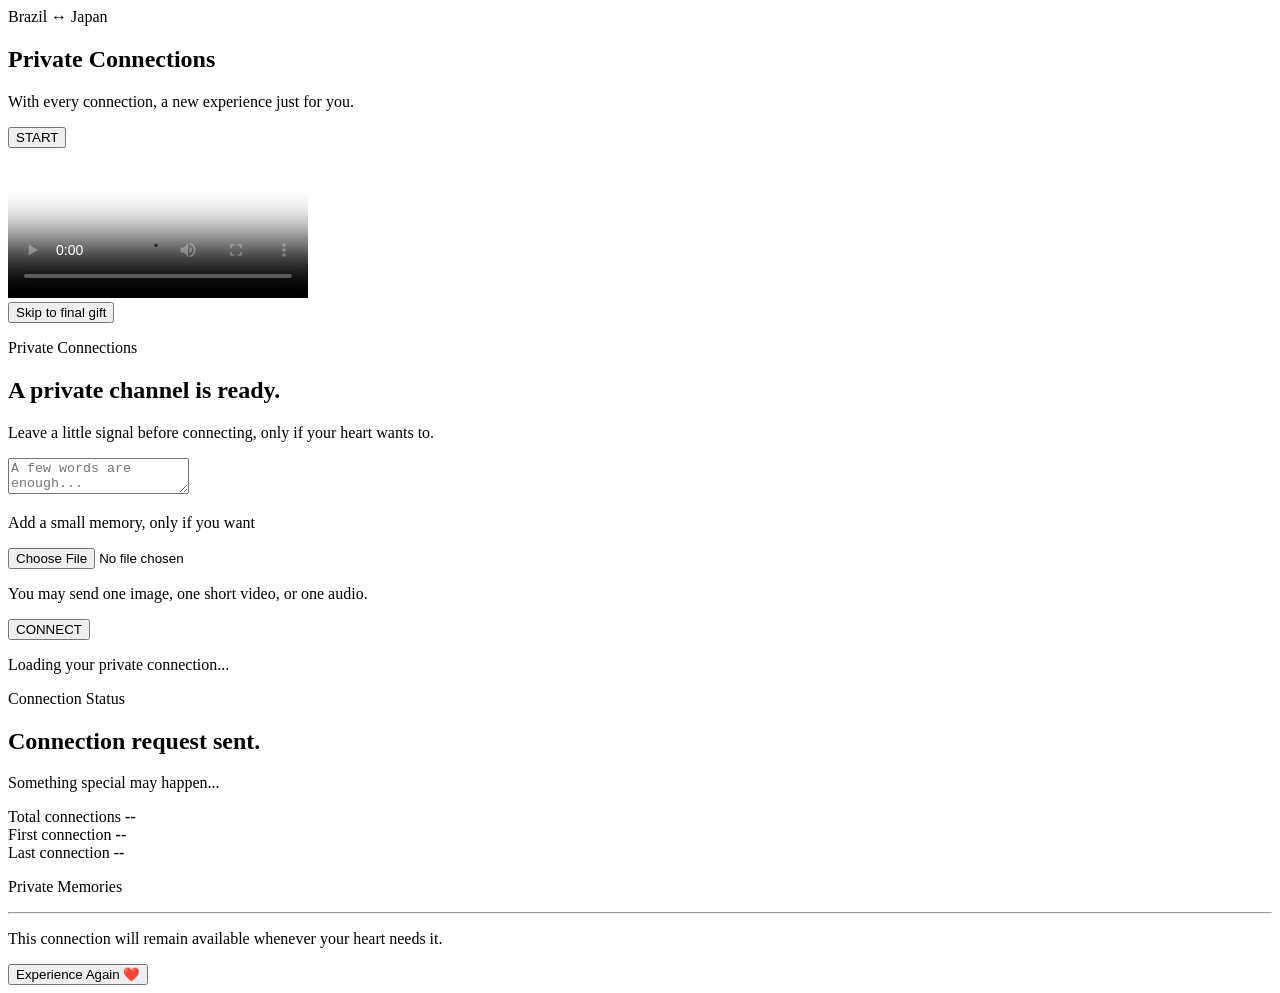
==== frontend/index.html @ a810fe1e "refactor: reorganize project structure" ====
<!DOCTYPE html>
<html lang="en">
<head>
  <meta charset="UTF-8" />
  <meta name="viewport" content="width=device-width, initial-scale=1.0" />
  <title>Private Connections</title>
  <link rel="stylesheet" href="style.css" />
</head>
<body>
  <main class="app">

    <section id="intro" class="screen active">
      <div class="badge">Brazil ↔ Japan</div>
      <h1>Private Connections</h1>
      <p class="subtitle">With every connection, a new experience just for you.</p>
      <button id="startBtn" class="primary">START</button>
    </section>

    <section id="videoScreen" class="screen">
      <div class="video-card">
        <video id="mainVideo" controls playsinline preload="metadata" poster="assets/poster/01-poster.png">
          <source src="assets/video/01-video.mp4" type="video/mp4" />
          Your browser does not support the video tag.
        </video>
      </div>
      <button id="skipBtn" class="ghost">Skip to final gift</button>
    </section>

    <section id="finalGift" class="screen">
      <div class="terminal">
        <p class="muted">Private Connections</p>
        <h2>A private channel is ready.</h2>
        <p>Leave a little signal before connecting, only if your heart wants to.</p>

        <textarea
          id="heartMessage"
          maxlength="180"
          placeholder="A few words are enough..."
        ></textarea><br>

        <p>Add a small memory, only if you want</p>

        <input
          id="heartFile"
          type="file"
          accept="image/png,image/jpeg,image/webp,video/mp4,video/webm,audio/mpeg,audio/mp4,audio/wav,audio/ogg"
        />

        <p class="small">
          You may send one image, one short video, or one audio.
        </p>

        <button id="connectBtn" class="primary pulse">CONNECT</button>
      </div>
    </section>

    <section id="loading" class="screen">
      <div class="terminal">
        <p id="loadingLine" class="mono">Loading your private connection...</p>
        <div class="progress"><span id="progressBar"></span></div>
        <div id="logs" class="logs"></div>
      </div>
    </section>

    <section id="connected" class="screen">
      <div class="terminal success">
        <p class="muted">Connection Status</p>
        <h2>Connection request sent.</h2>
        <p>Something special may happen...</p>
      </div>
    </section>

    <section id="connectionHistory" class="screen">
      <div class="terminal success">
        <div class="dashboard">
          <div>
            <span class="label">Total connections</span>
            <strong id="totalConnections">--</strong>
          </div>

          <div>
            <span class="label">First connection</span>
            <strong id="firstConnection">--</strong>
          </div>

          <div>
            <span class="label">Last connection</span>
            <strong id="lastConnection">--</strong>
          </div>
        </div>

        <div class="connection-log">
          <p class="muted">Private Memories</p>

          <div id="historyList" class="history-list"></div>
      
        </div>

        <hr>

        <p class="small heart-message">
          This connection will remain available whenever your heart needs it.
        </p>

        <button id="tryAgainBtn" class="ghost">Experience Again ❤️</button>
      </div>
    </section>

  </main>

  <script src="app.js"></script>
</body>
</html>
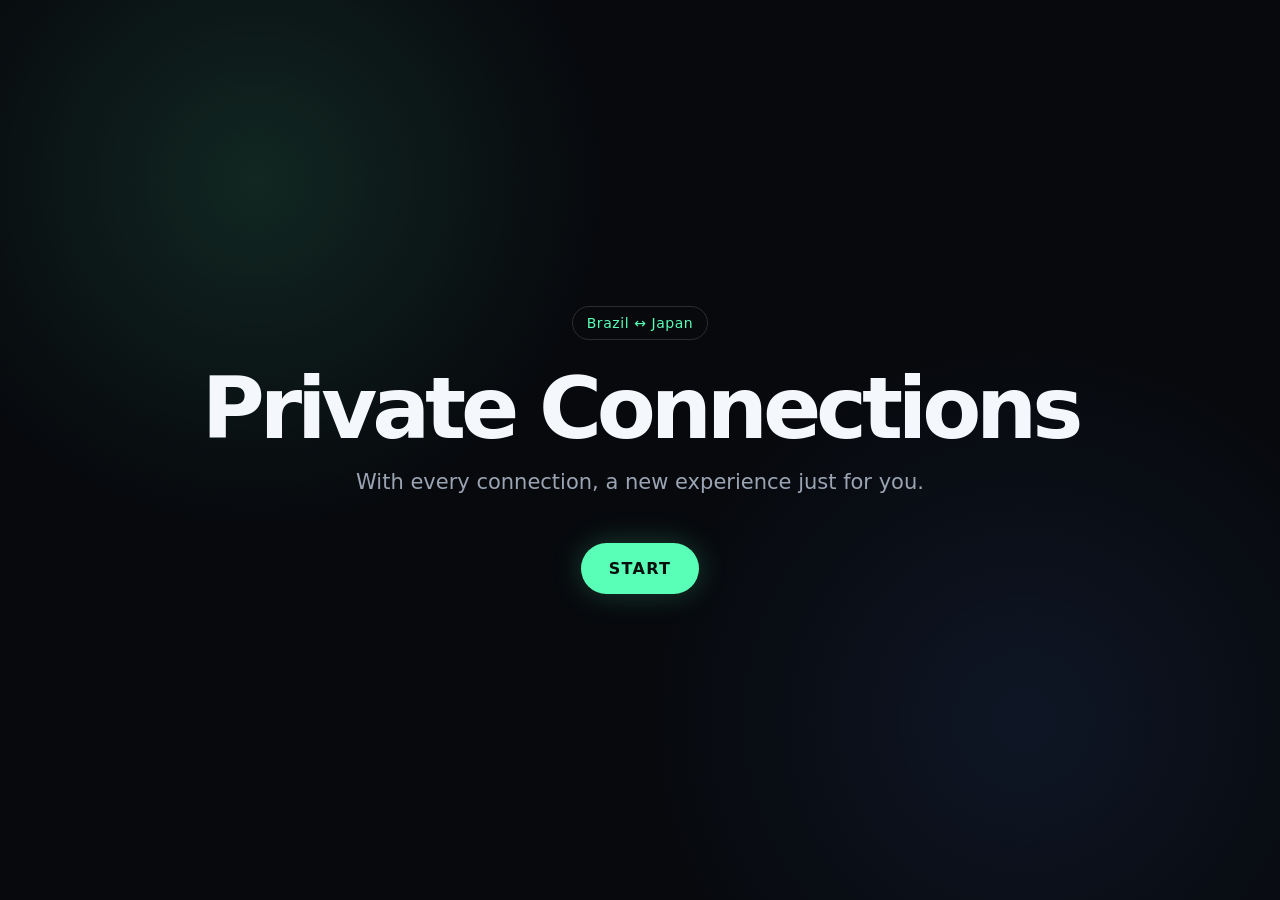
==== commit f464166e: "feat: add isolated development and production environments" ====
--- a/frontend/index.html
+++ b/frontend/index.html
@@ -2,112 +2,302 @@
 <html lang="en">
 <head>
   <meta charset="UTF-8" />
-  <meta name="viewport" content="width=device-width, initial-scale=1.0" />
+
+  <meta
+    name="viewport"
+    content="width=device-width, initial-scale=1.0"
+  />
+
+  <meta
+    name="description"
+    content="Private Connections — a private bridge between Brazil and Japan."
+  />
+
+  <link
+    rel="icon"
+    href="assets/img/favicon.svg"
+    type="image/svg+xml"
+  />
+
+  <meta
+    name="theme-color"
+    content="#07090d"
+  />
+
   <title>Private Connections</title>
-  <link rel="stylesheet" href="style.css" />
+
+  <link rel="stylesheet" href="css/main.css" />
+  <link rel="stylesheet" href="css/components.css" />
+  <link rel="stylesheet" href="css/responsive.css" />
 </head>
+
 <body>
   <main class="app">
 
-    <section id="intro" class="screen active">
-      <div class="badge">Brazil ↔ Japan</div>
-      <h1>Private Connections</h1>
-      <p class="subtitle">With every connection, a new experience just for you.</p>
-      <button id="startBtn" class="primary">START</button>
-    </section>
-
-    <section id="videoScreen" class="screen">
+    <!-- INTRO -->
+    <section
+      id="intro"
+      class="screen active"
+      aria-labelledby="introTitle"
+    >
+      <div class="badge">
+        Brazil ↔ Japan
+      </div>
+
+      <h1 id="introTitle">
+        Private Connections
+      </h1>
+
+      <p class="subtitle">
+        With every connection, a new experience just for you.
+      </p>
+
+      <button
+        id="startBtn"
+        class="primary"
+        type="button"
+      >
+        START
+      </button>
+    </section>
+
+    <!-- VIDEO -->
+    <section
+      id="videoScreen"
+      class="screen"
+      aria-labelledby="videoTitle"
+    >
+      <h2 id="videoTitle" class="sr-only">
+        Private Connections video
+      </h2>
+
       <div class="video-card">
-        <video id="mainVideo" controls playsinline preload="metadata" poster="assets/poster/01-poster.png">
-          <source src="assets/video/01-video.mp4" type="video/mp4" />
+        <video
+          id="mainVideo"
+          controls
+          playsinline
+          preload="metadata"
+          poster="assets/poster/01-poster.png"
+        >
+          <source
+            src="assets/video/01-video.mp4"
+            type="video/mp4"
+          />
+
           Your browser does not support the video tag.
         </video>
       </div>
-      <button id="skipBtn" class="ghost">Skip to final gift</button>
-    </section>
-
-    <section id="finalGift" class="screen">
+
+      <button
+        id="skipBtn"
+        class="ghost"
+        type="button"
+      >
+        Skip to final gift
+      </button>
+    </section>
+
+    <!-- FINAL GIFT -->
+    <section
+      id="finalGift"
+      class="screen"
+      aria-labelledby="finalGiftTitle"
+    >
       <div class="terminal">
-        <p class="muted">Private Connections</p>
-        <h2>A private channel is ready.</h2>
-        <p>Leave a little signal before connecting, only if your heart wants to.</p>
+        <p class="muted">
+          Private Connections
+        </p>
+
+        <h2 id="finalGiftTitle">
+          A private channel is ready.
+        </h2>
+
+        <p>
+          Leave a little signal before connecting,
+          only if your heart wants to.
+        </p>
+
+        <label
+          class="sr-only"
+          for="heartMessage"
+        >
+          Leave a short message
+        </label>
 
         <textarea
           id="heartMessage"
           maxlength="180"
+          rows="4"
           placeholder="A few words are enough..."
-        ></textarea><br>
-
-        <p>Add a small memory, only if you want</p>
-
-        <input
-          id="heartFile"
-          type="file"
-          accept="image/png,image/jpeg,image/webp,video/mp4,video/webm,audio/mpeg,audio/mp4,audio/wav,audio/ogg"
-        />
-
-        <p class="small">
-          You may send one image, one short video, or one audio.
-        </p>
-
-        <button id="connectBtn" class="primary pulse">CONNECT</button>
-      </div>
-    </section>
-
-    <section id="loading" class="screen">
+        ></textarea>
+
+        <div class="attachment-field">
+          <label for="heartFile">
+            Add a small memory, only if you want
+          </label>
+
+          <input
+            id="heartFile"
+            type="file"
+            accept="
+              image/png,
+              image/jpeg,
+              image/webp,
+              video/mp4,
+              video/webm,
+              audio/mpeg,
+              audio/mp4,
+              audio/wav,
+              audio/ogg
+            "
+          />
+
+          <p class="small">
+            You may send one image, one short video, or one audio.
+          </p>
+        </div>
+
+        <button
+          id="connectBtn"
+          class="primary pulse"
+          type="button"
+        >
+          CONNECT
+        </button>
+      </div>
+    </section>
+
+    <!-- LOADING -->
+    <section
+      id="loading"
+      class="screen"
+      aria-labelledby="loadingLine"
+      aria-live="polite"
+    >
       <div class="terminal">
-        <p id="loadingLine" class="mono">Loading your private connection...</p>
-        <div class="progress"><span id="progressBar"></span></div>
-        <div id="logs" class="logs"></div>
-      </div>
-    </section>
-
-    <section id="connected" class="screen">
+        <p
+          id="loadingLine"
+          class="mono"
+        >
+          Loading your private connection...
+        </p>
+
+        <div
+          class="progress"
+          role="progressbar"
+          aria-label="Connection progress"
+          aria-valuemin="0"
+          aria-valuemax="100"
+        >
+          <span id="progressBar"></span>
+        </div>
+
+        <div
+          id="logs"
+          class="logs"
+          aria-live="polite"
+        ></div>
+      </div>
+    </section>
+
+    <!-- CONNECTION SENT -->
+    <section
+      id="connected"
+      class="screen"
+      aria-labelledby="connectedTitle"
+    >
       <div class="terminal success">
-        <p class="muted">Connection Status</p>
-        <h2>Connection request sent.</h2>
-        <p>Something special may happen...</p>
-      </div>
-    </section>
-
-    <section id="connectionHistory" class="screen">
+        <p class="muted">
+          Connection Status
+        </p>
+
+        <h2 id="connectedTitle">
+          Connection request sent.
+        </h2>
+
+        <p>
+          Something special may happen...
+        </p>
+      </div>
+    </section>
+
+    <!-- CONNECTION HISTORY -->
+    <section
+      id="connectionHistory"
+      class="screen"
+      aria-labelledby="historyTitle"
+    >
       <div class="terminal success">
+
+        <h2 id="historyTitle" class="sr-only">
+          Private connection history
+        </h2>
+
         <div class="dashboard">
-          <div>
-            <span class="label">Total connections</span>
-            <strong id="totalConnections">--</strong>
+          <div class="dashboard-item">
+            <span class="label">
+              Total connections
+            </span>
+
+            <strong id="totalConnections">
+              --
+            </strong>
           </div>
 
-          <div>
-            <span class="label">First connection</span>
-            <strong id="firstConnection">--</strong>
+          <div class="dashboard-item">
+            <span class="label">
+              First connection
+            </span>
+
+            <strong id="firstConnection">
+              --
+            </strong>
           </div>
 
-          <div>
-            <span class="label">Last connection</span>
-            <strong id="lastConnection">--</strong>
+          <div class="dashboard-item">
+            <span class="label">
+              Last connection
+            </span>
+
+            <strong id="lastConnection">
+              --
+            </strong>
           </div>
         </div>
 
         <div class="connection-log">
-          <p class="muted">Private Memories</p>
-
-          <div id="historyList" class="history-list"></div>
-      
+          <p class="muted">
+            Private Memories
+          </p>
+
+          <div
+            id="historyList"
+            class="history-list"
+          ></div>
         </div>
 
-        <hr>
+        <hr />
 
         <p class="small heart-message">
-          This connection will remain available whenever your heart needs it.
-        </p>
-
-        <button id="tryAgainBtn" class="ghost">Experience Again ❤️</button>
+          This connection will remain available
+          whenever your heart needs it.
+        </p>
+
+        <button
+          id="tryAgainBtn"
+          class="ghost"
+          type="button"
+        >
+          Experience Again ❤️
+        </button>
       </div>
     </section>
 
   </main>
 
-  <script src="app.js"></script>
+  <script
+    type="module"
+    src="./js/app.js"
+  ></script>
 </body>
 </html>
--- a/frontend/css/main.css
+++ b/frontend/css/main.css
@@ -0,0 +1,169 @@
+:root {
+  --bg: #07090d;
+  --panel: rgba(255, 255, 255, 0.06);
+
+  --text: #f4f7fb;
+  --muted: #9aa4b2;
+
+  --line: rgba(255, 255, 255, 0.14);
+  --accent: #59ffb7;
+
+  --danger: #ff7a7a;
+  --black: #000;
+
+  --radius-small: 14px;
+  --radius-medium: 18px;
+  --radius-large: 28px;
+
+  --shadow-panel:
+    0 30px 80px rgba(0, 0, 0, 0.34);
+
+  --transition-fast: 200ms ease;
+  --transition-normal: 700ms ease;
+}
+
+*,
+*::before,
+*::after {
+  box-sizing: border-box;
+}
+
+html {
+  min-height: 100%;
+  color-scheme: dark;
+}
+
+body {
+  margin: 0;
+  min-height: 100vh;
+
+  font-family:
+    Inter,
+    system-ui,
+    -apple-system,
+    BlinkMacSystemFont,
+    "Segoe UI",
+    sans-serif;
+
+  background:
+    radial-gradient(
+      circle at 20% 20%,
+      rgba(89, 255, 183, 0.12),
+      transparent 28%
+    ),
+    radial-gradient(
+      circle at 80% 80%,
+      rgba(80, 140, 255, 0.10),
+      transparent 30%
+    ),
+    var(--bg);
+
+  color: var(--text);
+}
+
+button,
+textarea,
+input {
+  font: inherit;
+}
+
+button {
+  -webkit-tap-highlight-color: transparent;
+}
+
+.app {
+  min-height: 100vh;
+
+  display: grid;
+  place-items: center;
+
+  padding: 24px;
+}
+
+.screen {
+  display: none;
+
+  width: min(920px, 100%);
+  text-align: center;
+
+  animation:
+    fadeIn var(--transition-normal) both;
+}
+
+.screen.active {
+  display: block;
+}
+
+h1,
+h2,
+p {
+  overflow-wrap: break-word;
+}
+
+h1 {
+  margin: 0 0 20px;
+
+  font-size: clamp(42px, 8vw, 86px);
+  line-height: 0.95;
+  letter-spacing: -0.06em;
+}
+
+h2 {
+  margin: 10px 0 22px;
+
+  font-size: clamp(30px, 5vw, 56px);
+  line-height: 1;
+  letter-spacing: -0.04em;
+}
+
+p,
+.subtitle {
+  color: var(--muted);
+  font-size: clamp(16px, 2.3vw, 21px);
+}
+
+hr {
+  margin: 32px 0;
+
+  border: 0;
+  border-top: 1px solid var(--line);
+}
+
+.sr-only {
+  position: absolute;
+
+  width: 1px;
+  height: 1px;
+
+  padding: 0;
+  margin: -1px;
+
+  overflow: hidden;
+  clip: rect(0, 0, 0, 0);
+
+  white-space: nowrap;
+  border: 0;
+}
+
+@keyframes fadeIn {
+  from {
+    opacity: 0;
+    transform: translateY(12px);
+  }
+
+  to {
+    opacity: 1;
+    transform: translateY(0);
+  }
+}
+
+@keyframes pulse {
+  0%,
+  100% {
+    transform: scale(1);
+  }
+
+  50% {
+    transform: scale(1.035);
+  }
+}
--- a/frontend/css/components.css
+++ b/frontend/css/components.css
@@ -0,0 +1,419 @@
+.badge {
+  display: inline-block;
+
+  margin-bottom: 28px;
+  padding: 8px 14px;
+
+  border: 1px solid var(--line);
+  border-radius: 999px;
+
+  color: var(--accent);
+
+  font-size: 14px;
+  letter-spacing: 0.04em;
+}
+
+.primary,
+.ghost {
+  margin-top: 28px;
+  padding: 16px 28px;
+
+  border-radius: 999px;
+
+  font-size: 16px;
+  font-weight: 700;
+  letter-spacing: 0.08em;
+
+  cursor: pointer;
+
+  transition:
+    transform var(--transition-fast),
+    opacity var(--transition-fast),
+    border-color var(--transition-fast);
+}
+
+.primary {
+  border: 0;
+
+  background: var(--accent);
+  color: #07100c;
+
+  box-shadow:
+    0 0 30px rgba(89, 255, 183, 0.22);
+}
+
+.ghost {
+  border: 1px solid var(--line);
+
+  background: transparent;
+  color: var(--text);
+}
+
+.primary:hover,
+.ghost:hover {
+  transform: translateY(-2px);
+}
+
+.primary:focus-visible,
+.ghost:focus-visible,
+textarea:focus-visible,
+input:focus-visible {
+  outline: 2px solid var(--accent);
+  outline-offset: 3px;
+}
+
+.primary:disabled {
+  cursor: wait;
+  opacity: 0.65;
+}
+
+.pulse {
+  animation:
+    pulse 1.8s ease-in-out infinite;
+}
+
+.video-card,
+.terminal {
+  padding: 18px;
+
+  border: 1px solid var(--line);
+  border-radius: var(--radius-large);
+
+  background: var(--panel);
+
+  backdrop-filter: blur(14px);
+  -webkit-backdrop-filter: blur(14px);
+
+  box-shadow: var(--shadow-panel);
+}
+
+video {
+  display: block;
+
+  width: 100%;
+  max-height: 72vh;
+
+  border-radius: var(--radius-medium);
+
+  background: var(--black);
+}
+
+.terminal {
+  padding: clamp(26px, 5vw, 54px);
+  text-align: left;
+}
+
+.terminal h2,
+.terminal p {
+  text-align: left;
+}
+
+.mono,
+.logs {
+  font-family:
+    "SFMono-Regular",
+    Consolas,
+    "Liberation Mono",
+    monospace;
+}
+
+.muted {
+  color: var(--accent);
+
+  font-size: 14px;
+  letter-spacing: 0.14em;
+  text-transform: uppercase;
+}
+
+.small {
+  font-size: 15px;
+}
+
+textarea {
+  display: block;
+
+  width: 100%;
+  min-height: 110px;
+
+  margin-top: 22px;
+  padding: 16px;
+
+  resize: vertical;
+
+  border: 1px solid var(--line);
+  border-radius: var(--radius-small);
+
+  background:
+    rgba(0, 0, 0, 0.22);
+
+  color: var(--text);
+
+  line-height: 1.5;
+
+  transition:
+    border-color var(--transition-fast),
+    background var(--transition-fast);
+}
+
+textarea::placeholder {
+  color: var(--muted);
+}
+
+textarea:focus {
+  border-color: var(--accent);
+  background:
+    rgba(0, 0, 0, 0.32);
+}
+
+.attachment-field {
+  margin-top: 26px;
+}
+
+.attachment-field > label {
+  display: block;
+
+  margin-bottom: 12px;
+
+  color: var(--text);
+  font-size: 16px;
+  font-weight: 600;
+}
+
+input[type="file"] {
+  display: block;
+
+  width: 100%;
+
+  padding: 12px;
+
+  border: 1px solid var(--line);
+  border-radius: var(--radius-small);
+
+  background:
+    rgba(0, 0, 0, 0.22);
+
+  color: var(--muted);
+}
+
+input[type="file"]::file-selector-button {
+  margin-right: 12px;
+  padding: 10px 16px;
+
+  border: 0;
+  border-radius: 999px;
+
+  background: var(--accent);
+  color: #07100c;
+
+  font-weight: 700;
+  cursor: pointer;
+}
+
+.progress {
+  width: 100%;
+  height: 10px;
+
+  margin: 28px 0;
+
+  overflow: hidden;
+
+  border: 1px solid var(--line);
+  border-radius: 999px;
+}
+
+.progress span {
+  display: block;
+
+  width: 0%;
+  height: 100%;
+
+  background: var(--accent);
+
+  transition:
+    width var(--transition-normal);
+}
+
+.logs {
+  color: var(--muted);
+
+  font-size: 15px;
+  line-height: 1.8;
+}
+
+.success h2 {
+  color: var(--accent);
+}
+
+.dashboard {
+  display: grid;
+  grid-template-columns:
+    repeat(3, minmax(0, 1fr));
+
+  gap: 16px;
+
+  margin-bottom: 38px;
+}
+
+.dashboard-item {
+  min-width: 0;
+
+  padding: 18px;
+
+  border: 1px solid var(--line);
+  border-radius: var(--radius-medium);
+
+  background:
+    rgba(255, 255, 255, 0.035);
+}
+
+.dashboard .label {
+  display: block;
+
+  margin-bottom: 10px;
+
+  color: var(--muted);
+
+  font-size: 12px;
+  letter-spacing: 0.08em;
+  text-transform: uppercase;
+}
+
+.dashboard strong {
+  display: block;
+
+  color: var(--text);
+
+  font-size: clamp(18px, 2vw, 25px);
+  overflow-wrap: anywhere;
+}
+
+.connection-log {
+  margin-top: 20px;
+}
+
+.history-list {
+  display: grid;
+  gap: 14px;
+
+  margin-top: 18px;
+}
+
+.history-item {
+  display: grid;
+  gap: 7px;
+
+  padding: 18px;
+
+  border: 1px solid var(--line);
+  border-radius: var(--radius-medium);
+
+  background:
+    rgba(255, 255, 255, 0.035);
+}
+
+.history-item strong {
+  color: var(--accent);
+}
+
+.history-item span {
+  color: var(--text);
+  font-weight: 600;
+}
+
+.history-item small {
+  color: var(--muted);
+  line-height: 1.5;
+}
+
+.heart-message {
+  margin-top: 26px;
+  text-align: center !important;
+}
+
+#tryAgainBtn {
+  display: block;
+  width: fit-content;
+  margin: 28px auto 0;
+}
+
+.history-list {
+  display: grid;
+  gap: 10px;
+
+  max-height: 360px;
+  margin-top: 18px;
+  padding-right: 8px;
+
+  overflow-y: auto;
+}
+
+.history-item.compact {
+  display: flex;
+  align-items: center;
+  gap: 14px;
+
+  padding: 14px 16px;
+}
+
+.history-icon {
+  display: grid;
+  place-items: center;
+
+  flex: 0 0 42px;
+  width: 42px;
+  height: 42px;
+
+  border: 1px solid var(--line);
+  border-radius: 50%;
+
+  background:
+    rgba(89, 255, 183, 0.08);
+
+  font-size: 20px;
+}
+
+.history-content {
+  display: grid;
+  gap: 4px;
+
+  min-width: 0;
+}
+
+.history-content strong {
+  color: var(--text);
+  font-size: 15px;
+}
+
+.history-content small {
+  color: var(--muted);
+  font-size: 13px;
+}
+
+.history-empty {
+  padding: 24px;
+
+  border: 1px dashed var(--line);
+  border-radius: var(--radius-medium);
+
+  text-align: center !important;
+}
+
+.history-list::-webkit-scrollbar {
+  width: 7px;
+}
+
+.history-list::-webkit-scrollbar-track {
+  background:
+    rgba(255, 255, 255, 0.03);
+
+  border-radius: 999px;
+}
+
+.history-list::-webkit-scrollbar-thumb {
+  background: var(--line);
+  border-radius: 999px;
+}
+
+.history-list::-webkit-scrollbar-thumb:hover {
+  background: var(--accent);
+}
--- a/frontend/css/responsive.css
+++ b/frontend/css/responsive.css
@@ -0,0 +1,83 @@
+@media (max-width: 720px) {
+  .app {
+    padding: 16px;
+  }
+
+  .terminal {
+    padding: 26px 20px;
+  }
+
+  .dashboard {
+    grid-template-columns: 1fr;
+  }
+
+  .dashboard-item {
+    padding: 16px;
+  }
+
+  video {
+    max-height: 68vh;
+  }
+
+  .primary,
+  .ghost {
+    width: 100%;
+  }
+
+  #tryAgainBtn {
+    width: fit-content;
+    min-width: 220px;
+    margin-inline: auto;
+  }
+}
+
+@media (max-width: 480px) {
+  .app {
+    padding:
+      max(12px, env(safe-area-inset-top))
+      12px
+      max(12px, env(safe-area-inset-bottom));
+  }
+
+  h1 {
+    font-size: clamp(40px, 15vw, 62px);
+  }
+
+  h2 {
+    font-size: clamp(28px, 10vw, 42px);
+  }
+
+  .video-card,
+  .terminal {
+    border-radius: 22px;
+  }
+
+  .video-card {
+    padding: 10px;
+  }
+
+  video {
+    border-radius: 14px;
+  }
+
+  textarea {
+    min-height: 130px;
+  }
+
+  .logs {
+    font-size: 13px;
+  }
+}
+
+@media (prefers-reduced-motion: reduce) {
+  *,
+  *::before,
+  *::after {
+    scroll-behavior: auto !important;
+
+    animation-duration: 1ms !important;
+    animation-iteration-count: 1 !important;
+
+    transition-duration: 1ms !important;
+  }
+}
